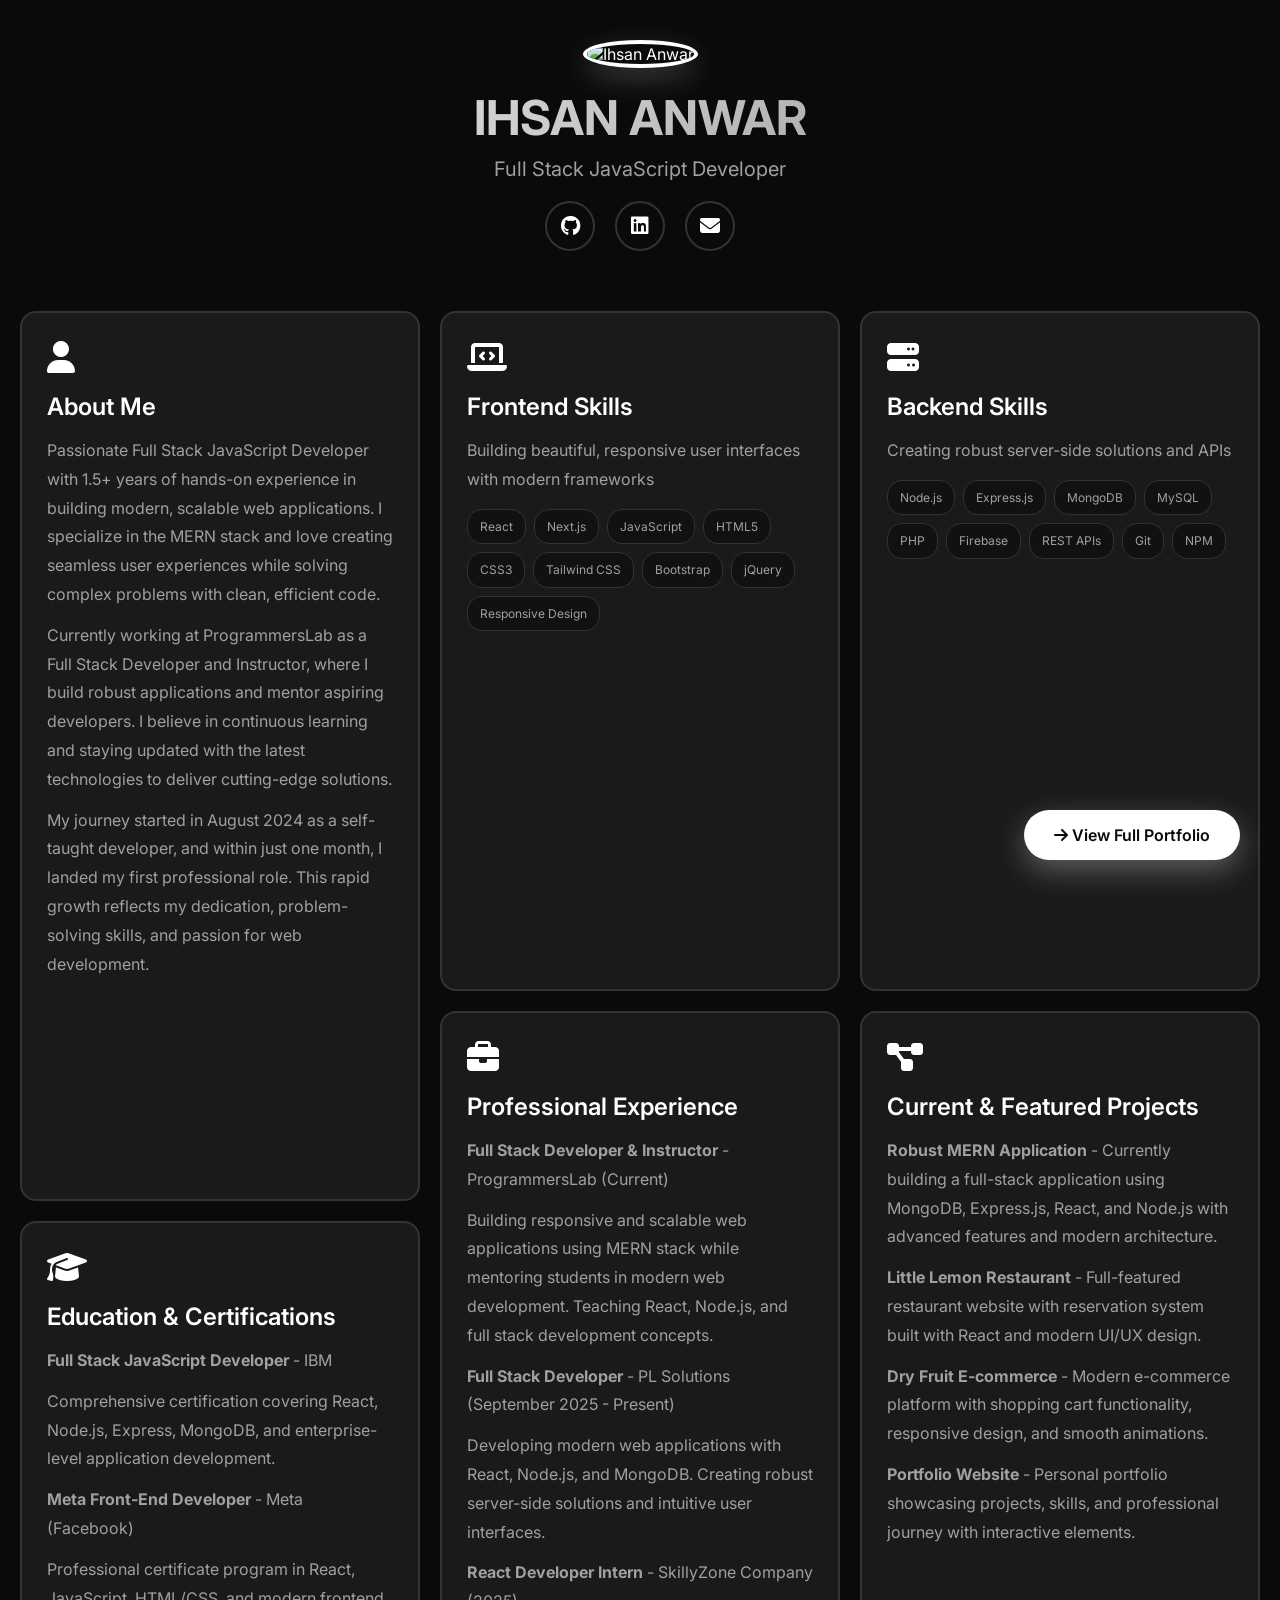
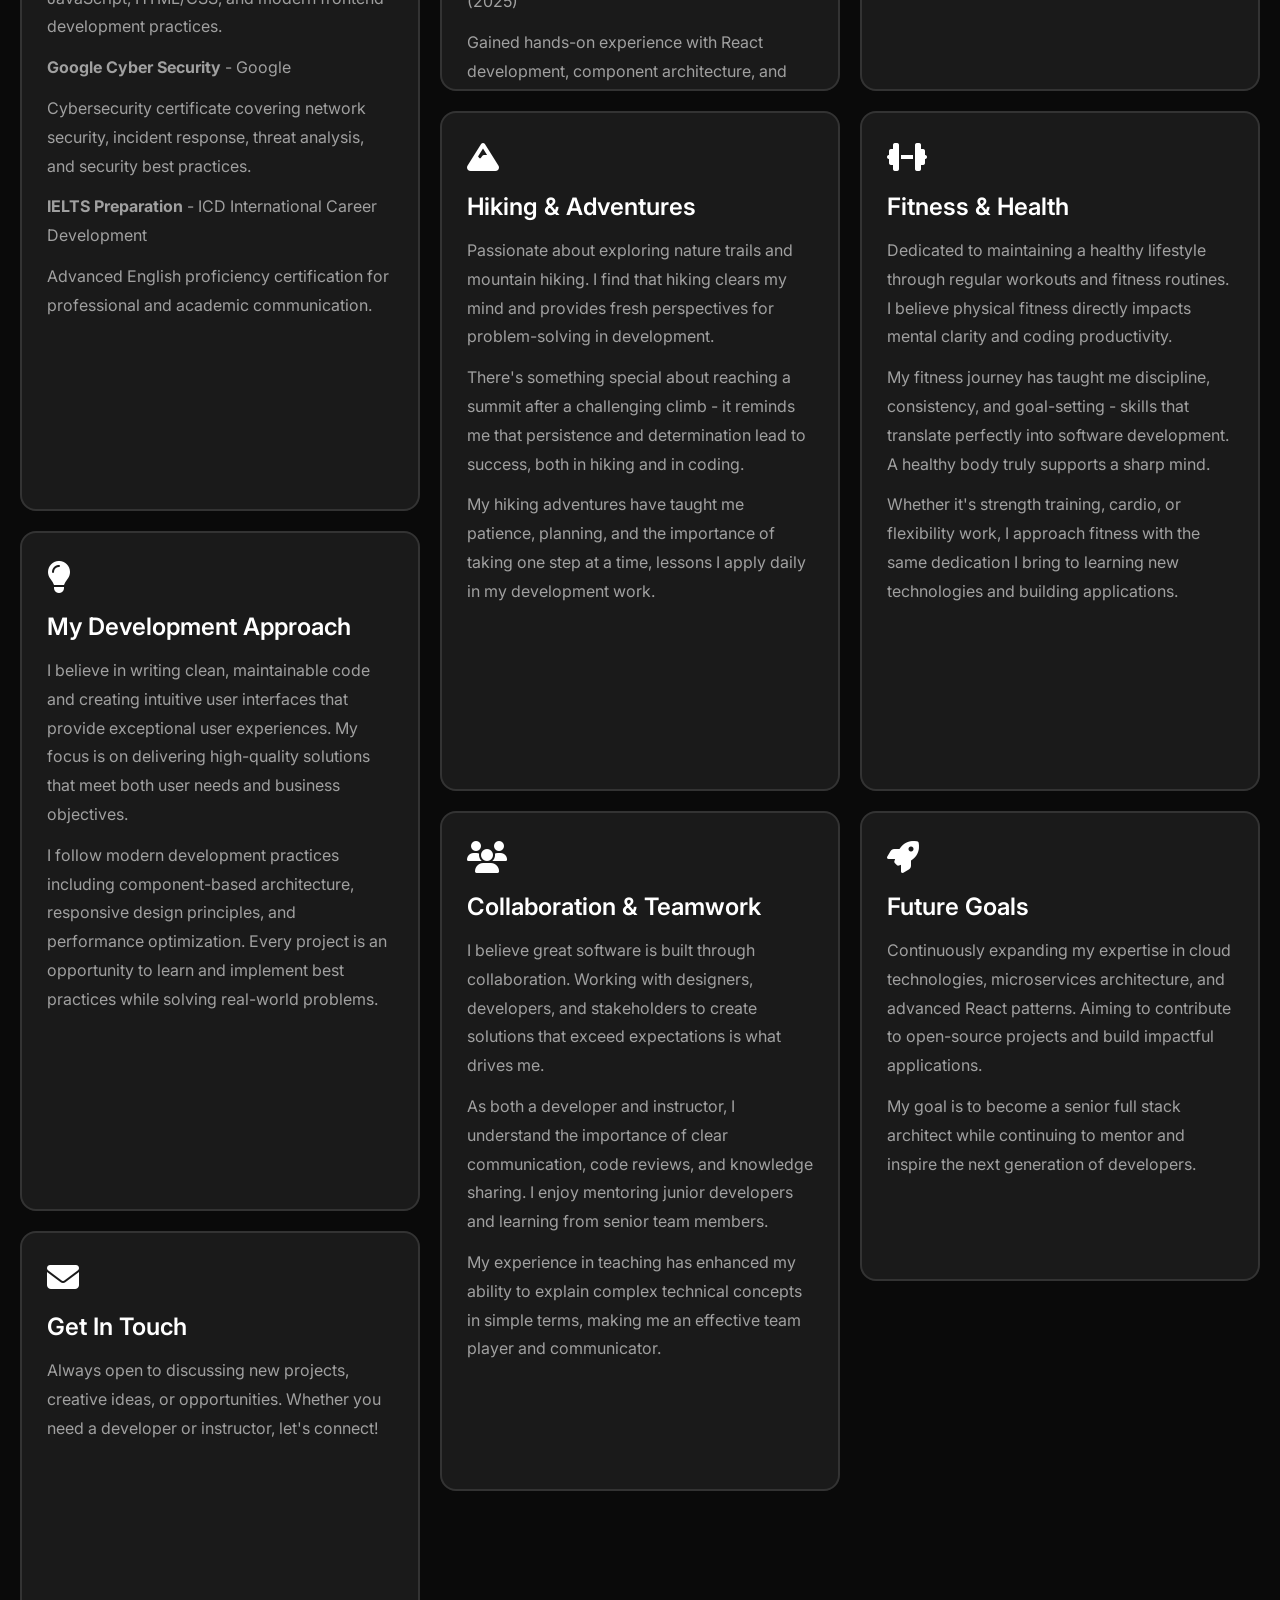
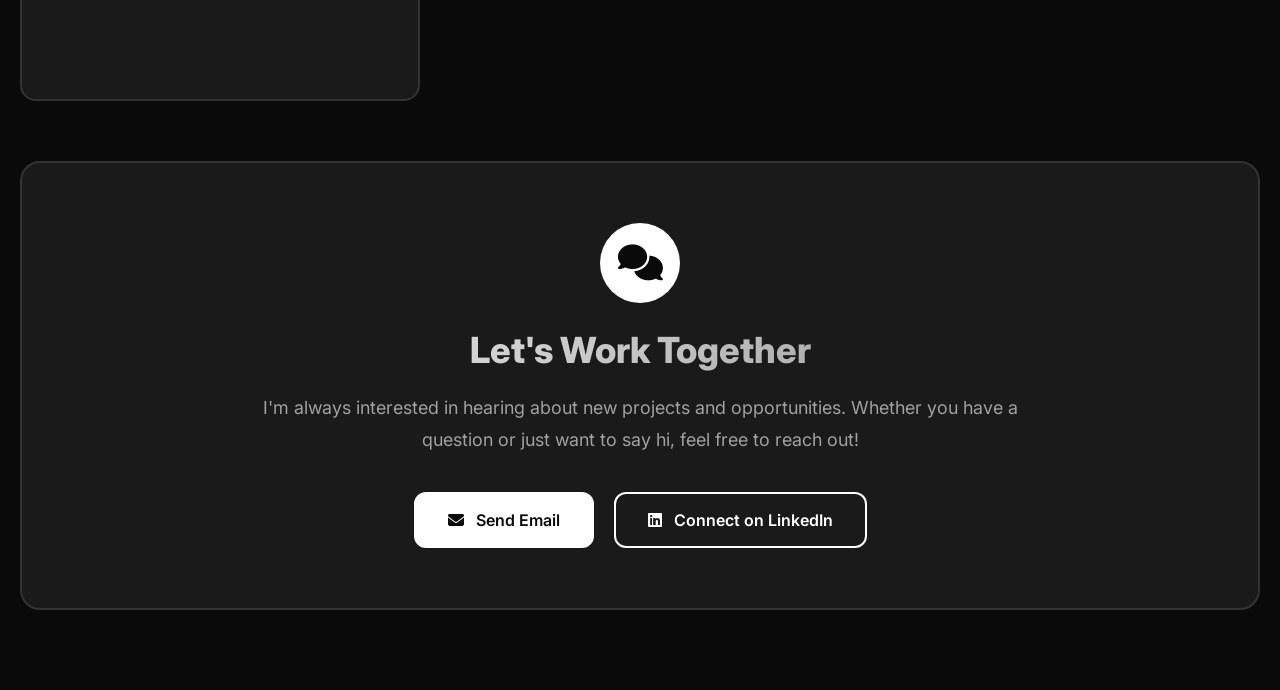
==== profile.html @ e97ccb3b "Add GetReach MERN project, fix navbar order, update about image, video hover play" ====
<!DOCTYPE html>
<html lang="en">
<head>
    <meta charset="UTF-8">
    <meta name="viewport" content="width=device-width, initial-scale=1.0">
    <title>Ihsan Anwar - Portfolio Home</title>
    
    <!-- Fonts -->
    <link href="https://fonts.googleapis.com/css2?family=Inter:wght@300;400;500;600;700;800&display=swap" rel="stylesheet">
    <link rel="stylesheet" href="https://cdnjs.cloudflare.com/ajax/libs/font-awesome/6.4.0/css/all.min.css">
    
   <!-- Css Link With Name index2 css -->
    <link rel="stylesheet" href="css/profile.css">
</head>
<body>
    <div class="container">
        <!-- Profile Section -->
        <div class="profile-section">
            <img src="img/about.jpg" alt="Ihsan Anwar" class="profile-img">
            <h1 class="profile-name">IHSAN ANWAR</h1>
            <p class="profile-title">Full Stack JavaScript Developer</p>
            <div class="social-links">
                <a href="https://github.com/IHSAN-ANWAR" target="_blank"><i class="fab fa-github"></i></a>
                <a href="https://www.linkedin.com/in/ihsan-anwar-243964353/" target="_blank"><i class="fab fa-linkedin"></i></a>
                <a href="mailto:ihsan.anwar4321@gmail.com"><i class="fas fa-envelope"></i></a>
            </div>
        </div>

        <!-- Masonry Grid -->
        <div class="masonry-grid">
            <!-- About Card - Extended -->
            <div class="comment-card extra-large">
                <div class="card-icon"><i class="fas fa-user"></i></div>
                <h3 class="card-title">About Me</h3>
                <div class="card-content">
                    <p>Passionate Full Stack JavaScript Developer with 1.5+ years of hands-on experience in building modern, scalable web applications. I specialize in the MERN stack and love creating seamless user experiences while solving complex problems with clean, efficient code.</p>
                    <p>Currently working at ProgrammersLab as a Full Stack Developer and Instructor, where I build robust applications and mentor aspiring developers. I believe in continuous learning and staying updated with the latest technologies to deliver cutting-edge solutions.</p>
                    <p>My journey started in August 2024 as a self-taught developer, and within just one month, I landed my first professional role. This rapid growth reflects my dedication, problem-solving skills, and passion for web development.</p>
                </div>
            </div>

            <!-- Frontend Skills Card -->
            <div class="comment-card large">
                <div class="card-icon"><i class="fas fa-laptop-code"></i></div>
                <h3 class="card-title">Frontend Skills</h3>
                <div class="card-content">
                    <p>Building beautiful, responsive user interfaces with modern frameworks</p>
                    <div class="skill-tags">
                        <span class="skill-tag">React</span>
                        <span class="skill-tag">Next.js</span>
                        <span class="skill-tag">JavaScript</span>
                        <span class="skill-tag">HTML5</span>
                        <span class="skill-tag">CSS3</span>
                        <span class="skill-tag">Tailwind CSS</span>
                        <span class="skill-tag">Bootstrap</span>
                        <span class="skill-tag">jQuery</span>
                        <span class="skill-tag">Responsive Design</span>
                    </div>
                </div>
            </div>

            <!-- Backend Skills Card -->
            <div class="comment-card large">
                <div class="card-icon"><i class="fas fa-server"></i></div>
                <h3 class="card-title">Backend Skills</h3>
                <div class="card-content">
                    <p>Creating robust server-side solutions and APIs</p>
                    <div class="skill-tags">
                        <span class="skill-tag">Node.js</span>
                        <span class="skill-tag">Express.js</span>
                        <span class="skill-tag">MongoDB</span>
                        <span class="skill-tag">MySQL</span>
                        <span class="skill-tag">PHP</span>
                        <span class="skill-tag">Firebase</span>
                        <span class="skill-tag">REST APIs</span>
                        <span class="skill-tag">Git</span>
                        <span class="skill-tag">NPM</span>
                    </div>
                </div>
            </div>

            <!-- Experience Card - Extended -->
            <div class="comment-card large">
                <div class="card-icon"><i class="fas fa-briefcase"></i></div>
                <h3 class="card-title">Professional Experience</h3>
                <div class="card-content">
                    <p><strong>Full Stack Developer & Instructor</strong> - ProgrammersLab (Current)</p>
                    <p>Building responsive and scalable web applications using MERN stack while mentoring students in modern web development. Teaching React, Node.js, and full stack development concepts.</p>
                    <p><strong>Full Stack Developer</strong> - PL Solutions (September 2025 - Present)</p>
                    <p>Developing modern web applications with React, Node.js, and MongoDB. Creating robust server-side solutions and intuitive user interfaces.</p>
                    <p><strong>React Developer Intern</strong> - SkillyZone Company (2025)</p>
                    <p>Gained hands-on experience with React development, component architecture, and modern JavaScript practices.</p>
                </div>
            </div>

            <!-- Current Projects Card -->
            <div class="comment-card large">
                <div class="card-icon"><i class="fas fa-project-diagram"></i></div>
                <h3 class="card-title">Current & Featured Projects</h3>
                <div class="card-content">
                    <p><strong>Robust MERN Application</strong> - Currently building a full-stack application using MongoDB, Express.js, React, and Node.js with advanced features and modern architecture.</p>
                    <p><strong>Little Lemon Restaurant</strong> - Full-featured restaurant website with reservation system built with React and modern UI/UX design.</p>
                    <p><strong>Dry Fruit E-commerce</strong> - Modern e-commerce platform with shopping cart functionality, responsive design, and smooth animations.</p>
                    <p><strong>Portfolio Website</strong> - Personal portfolio showcasing projects, skills, and professional journey with interactive elements.</p>
                </div>
            </div>

            <!-- Education & Certifications Card - Extended -->
            <div class="comment-card extra-large">
                <div class="card-icon"><i class="fas fa-graduation-cap"></i></div>
                <h3 class="card-title">Education & Certifications</h3>
                <div class="card-content">
                    <p><strong>Full Stack JavaScript Developer</strong> - IBM</p>
                    <p>Comprehensive certification covering React, Node.js, Express, MongoDB, and enterprise-level application development.</p>
                    <p><strong>Meta Front-End Developer</strong> - Meta (Facebook)</p>
                    <p>Professional certificate program in React, JavaScript, HTML/CSS, and modern frontend development practices.</p>
                    <p><strong>Google Cyber Security</strong> - Google</p>
                    <p>Cybersecurity certificate covering network security, incident response, threat analysis, and security best practices.</p>
                    <p><strong>IELTS Preparation</strong> - ICD International Career Development</p>
                    <p>Advanced English proficiency certification for professional and academic communication.</p>
                </div>
            </div>

            <!-- Hiking & Adventures Card -->
            <div class="comment-card large">
                <div class="card-icon"><i class="fas fa-mountain"></i></div>
                <h3 class="card-title">Hiking & Adventures</h3>
                <div class="card-content">
                    <p>Passionate about exploring nature trails and mountain hiking. I find that hiking clears my mind and provides fresh perspectives for problem-solving in development.</p>
                    <p>There's something special about reaching a summit after a challenging climb - it reminds me that persistence and determination lead to success, both in hiking and in coding.</p>
                    <p>My hiking adventures have taught me patience, planning, and the importance of taking one step at a time, lessons I apply daily in my development work.</p>
                </div>
            </div>

            <!-- Fitness & Health Card -->
            <div class="comment-card large">
                <div class="card-icon"><i class="fas fa-dumbbell"></i></div>
                <h3 class="card-title">Fitness & Health</h3>
                <div class="card-content">
                    <p>Dedicated to maintaining a healthy lifestyle through regular workouts and fitness routines. I believe physical fitness directly impacts mental clarity and coding productivity.</p>
                    <p>My fitness journey has taught me discipline, consistency, and goal-setting - skills that translate perfectly into software development. A healthy body truly supports a sharp mind.</p>
                    <p>Whether it's strength training, cardio, or flexibility work, I approach fitness with the same dedication I bring to learning new technologies and building applications.</p>
                </div>
            </div>

            <!-- My Approach Card -->
            <div class="comment-card large">
                <div class="card-icon"><i class="fas fa-lightbulb"></i></div>
                <h3 class="card-title">My Development Approach</h3>
                <div class="card-content">
                    <p>I believe in writing clean, maintainable code and creating intuitive user interfaces that provide exceptional user experiences. My focus is on delivering high-quality solutions that meet both user needs and business objectives.</p>
                    <p>I follow modern development practices including component-based architecture, responsive design principles, and performance optimization. Every project is an opportunity to learn and implement best practices while solving real-world problems.</p>
                </div>
            </div>

            <!-- Collaboration & Teamwork Card -->
            <div class="comment-card large">
                <div class="card-icon"><i class="fas fa-users"></i></div>
                <h3 class="card-title">Collaboration & Teamwork</h3>
                <div class="card-content">
                    <p>I believe great software is built through collaboration. Working with designers, developers, and stakeholders to create solutions that exceed expectations is what drives me.</p>
                    <p>As both a developer and instructor, I understand the importance of clear communication, code reviews, and knowledge sharing. I enjoy mentoring junior developers and learning from senior team members.</p>
                    <p>My experience in teaching has enhanced my ability to explain complex technical concepts in simple terms, making me an effective team player and communicator.</p>
                </div>
            </div>

            <!-- Future Goals Card -->
            <div class="comment-card medium">
                <div class="card-icon"><i class="fas fa-rocket"></i></div>
                <h3 class="card-title">Future Goals</h3>
                <div class="card-content">
                    <p>Continuously expanding my expertise in cloud technologies, microservices architecture, and advanced React patterns. Aiming to contribute to open-source projects and build impactful applications.</p>
                    <p>My goal is to become a senior full stack architect while continuing to mentor and inspire the next generation of developers.</p>
                </div>
            </div>

            <!-- Contact Card -->
            <div class="comment-card medium">
                <div class="card-icon"><i class="fas fa-envelope"></i></div>
                <h3 class="card-title">Get In Touch</h3>
                <div class="card-content">
                    <p>Always open to discussing new projects, creative ideas, or opportunities. Whether you need a developer or instructor, let's connect!</p>
                </div>
            </div>
        </div>

        <!-- Feedback Section -->
        <div class="feedback-section">
            <div class="feedback-container">
                <div class="feedback-icon">
                    <i class="fas fa-comments"></i>
                </div>
                <h2 class="feedback-title">Let's Work Together</h2>
                <p class="feedback-text">
                    I'm always interested in hearing about new projects and opportunities. 
                    Whether you have a question or just want to say hi, feel free to reach out!
                </p>
                <div class="feedback-actions">
                    <a href="mailto:ihsan.anwar4321@gmail.com" class="feedback-btn primary">
                        <i class="fas fa-envelope"></i>
                        Send Email
                    </a>
                    <a href="https://www.linkedin.com/in/ihsan-anwar-243964353/" target="_blank" class="feedback-btn secondary">
                        <i class="fab fa-linkedin"></i>
                        Connect on LinkedIn
                    </a>
                </div>
            </div>
        </div>
    </div>

    <!-- View Full Portfolio Button -->
    <a href="index.html" class="view-portfolio-btn">
        <i class="fas fa-arrow-right"></i> View Full Portfolio
    </a>
</body>
</html>
---- css/profile.css ----
* {
    margin: 0;
    padding: 0;
    box-sizing: border-box;
}

:root {
    --bg-primary: #0a0a0a;
    --bg-secondary: #111111;
    --bg-tertiary: #1a1a1a;
    --text-primary: #ffffff;
    --text-secondary: #a0a0a0;
    --border: #333333;
    --accent: #ffffff;
}

body {
    font-family: 'Inter', sans-serif;
    background: var(--bg-primary);
    color: var(--text-primary);
    min-height: 100vh;
    padding: 40px 20px;
    position: relative;
}

body::before {
    content: '';
    position: fixed;
    top: 0;
    left: 0;
    width: 100%;
    height: 100%;
    background-image: url('img/about.jpg');
    background-size: cover;
    background-position: center;
    background-repeat: no-repeat;
    background-attachment: fixed;
    opacity: 0.05;
    z-index: -1;
}

.container {
    max-width: 1400px;
    margin: 0 auto;
}

/* Profile Section */
.profile-section {
    text-align: center;
    margin-bottom: 60px;
}

.profile-img {
    width: 150px;
    height: 150px;
    border-radius: 50%;
    border: 4px solid var(--text-primary);
    margin: 0 auto 20px;
    object-fit: cover;
    box-shadow: 0 10px 30px rgba(255, 255, 255, 0.2);
}

.profile-name {
    font-size: 48px;
    font-weight: 700;
    margin-bottom: 10px;
    background: linear-gradient(135deg, #ffffff, #888888);
    -webkit-background-clip: text;
    -webkit-text-fill-color: transparent;
}

.profile-title {
    font-size: 20px;
    color: var(--text-secondary);
    margin-bottom: 20px;
}

.social-links {
    display: flex;
    gap: 20px;
    justify-content: center;
}

.social-links a {
    width: 50px;
    height: 50px;
    border: 2px solid var(--border);
    border-radius: 50%;
    display: flex;
    align-items: center;
    justify-content: center;
    color: var(--text-primary);
    font-size: 20px;
    transition: all 0.3s;
    text-decoration: none;
}

.social-links a:hover {
    border-color: var(--text-primary);
    transform: translateY(-5px);
}

/* Masonry Grid */
.masonry-grid {
    display: grid;
    grid-template-columns: repeat(auto-fill, minmax(300px, 1fr));
    grid-auto-rows: 50px;
    gap: 20px;
}

.comment-card {
    background: var(--bg-tertiary);
    border: 2px solid var(--border);
    border-radius: 16px;
    padding: 25px;
    transition: all 0.4s;
    cursor: pointer;
    position: relative;
    overflow: hidden;
}

.comment-card:hover {
    border-color: var(--text-primary);
    transform: translateY(-5px);
    box-shadow: 0 15px 40px rgba(0, 0, 0, 0.5);
}

.comment-card.small {
    grid-row: span 5;
}

.comment-card.medium {
    grid-row: span 7;
}

.comment-card.large {
    grid-row: span 10;
}

.comment-card.extra-large {
    grid-row: span 13;
}

.card-icon {
    font-size: 32px;
    margin-bottom: 15px;
    color: var(--text-primary);
}

.card-title {
    font-size: 24px;
    font-weight: 600;
    margin-bottom: 15px;
}

.card-content {
    color: var(--text-secondary);
    line-height: 1.8;
    font-size: 16px;
}

.card-content p {
    margin-bottom: 12px;
}

.card-content.hidden {
    display: none;
}

.expand-btn {
    margin-top: 15px;
    padding: 8px 16px;
    background: transparent;
    border: 1px solid var(--border);
    color: var(--text-primary);
    border-radius: 20px;
    cursor: pointer;
    font-size: 12px;
    transition: all 0.3s;
}

.expand-btn:hover {
    border-color: var(--text-primary);
    background: var(--text-primary);
    color: var(--bg-primary);
}

.skill-tags {
    display: flex;
    flex-wrap: wrap;
    gap: 8px;
    margin-top: 15px;
}

.skill-tag {
    padding: 6px 12px;
    background: var(--bg-secondary);
    border: 1px solid var(--border);
    border-radius: 15px;
    font-size: 12px;
    color: var(--text-secondary);
}

/* Feedback Section */
.feedback-section {
    width: 100%;
    margin: 60px 0 40px;
    padding: 0;
}

.feedback-container {
    background: var(--bg-tertiary);
    border: 2px solid var(--border);
    border-radius: 20px;
    padding: 60px 40px;
    text-align: center;
    position: relative;
    overflow: hidden;
    transition: all 0.4s;
}

.feedback-container:hover {
    border-color: var(--text-primary);
    box-shadow: 0 20px 60px rgba(0, 0, 0, 0.5);
    transform: translateY(-5px);
}

.feedback-icon {
    width: 80px;
    height: 80px;
    background: var(--text-primary);
    color: var(--bg-primary);
    border-radius: 50%;
    display: flex;
    align-items: center;
    justify-content: center;
    font-size: 36px;
    margin: 0 auto 25px;
}

.feedback-title {
    font-size: 36px;
    font-weight: 800;
    margin-bottom: 20px;
    background: linear-gradient(135deg, #ffffff 0%, #888888 100%);
    -webkit-background-clip: text;
    -webkit-text-fill-color: transparent;
    background-clip: text;
}

.feedback-text {
    font-size: 18px;
    color: var(--text-secondary);
    line-height: 1.8;
    max-width: 800px;
    margin: 0 auto 35px;
}

.feedback-actions {
    display: flex;
    gap: 20px;
    justify-content: center;
    flex-wrap: wrap;
}

.feedback-btn {
    padding: 16px 32px;
    border-radius: 12px;
    font-size: 16px;
    font-weight: 600;
    text-decoration: none;
    display: inline-flex;
    align-items: center;
    gap: 12px;
    transition: all 0.3s;
    border: 2px solid transparent;
}

.feedback-btn.primary {
    background: var(--text-primary);
    color: var(--bg-primary);
    border-color: var(--text-primary);
}

.feedback-btn.primary:hover {
    background: transparent;
    color: var(--text-primary);
    transform: translateY(-3px);
    box-shadow: 0 10px 30px rgba(255, 255, 255, 0.3);
}

.feedback-btn.secondary {
    background: transparent;
    color: var(--text-primary);
    border-color: var(--text-primary);
}

.feedback-btn.secondary:hover {
    background: var(--text-primary);
    color: var(--bg-primary);
    transform: translateY(-3px);
    box-shadow: 0 10px 30px rgba(255, 255, 255, 0.3);
}

.view-portfolio-btn {
    position: fixed;
    bottom: 40px;
    right: 40px;
    padding: 15px 30px;
    background: var(--text-primary);
    color: var(--bg-primary);
    border: none;
    border-radius: 30px;
    font-size: 16px;
    font-weight: 600;
    cursor: pointer;
    box-shadow: 0 10px 30px rgba(255, 255, 255, 0.3);
    transition: all 0.3s;
    text-decoration: none;
    display: inline-block;
}

.view-portfolio-btn:hover {
    transform: translateY(-3px);
    box-shadow: 0 15px 40px rgba(255, 255, 255, 0.4);
}

/* Responsive */
@media (max-width: 768px) {
    .profile-name {
        font-size: 36px;
    }
    
    .masonry-grid {
        grid-template-columns: 1fr;
        grid-auto-rows: auto;
    }
    
    .comment-card.small,
    .comment-card.medium,
    .comment-card.large,
    .comment-card.extra-large {
        grid-row: span 1;
    }
    
    .feedback-container {
        padding: 40px 25px;
    }
    
    .feedback-icon {
        width: 60px;
        height: 60px;
        font-size: 28px;
    }
    
    .feedback-title {
        font-size: 26px;
    }
    
    .feedback-text {
        font-size: 16px;
    }
    
    .feedback-actions {
        flex-direction: column;
        align-items: stretch;
    }
    
    .feedback-btn {
        justify-content: center;
    }
    
    .view-portfolio-btn {
        bottom: 20px;
        right: 20px;
    }
}
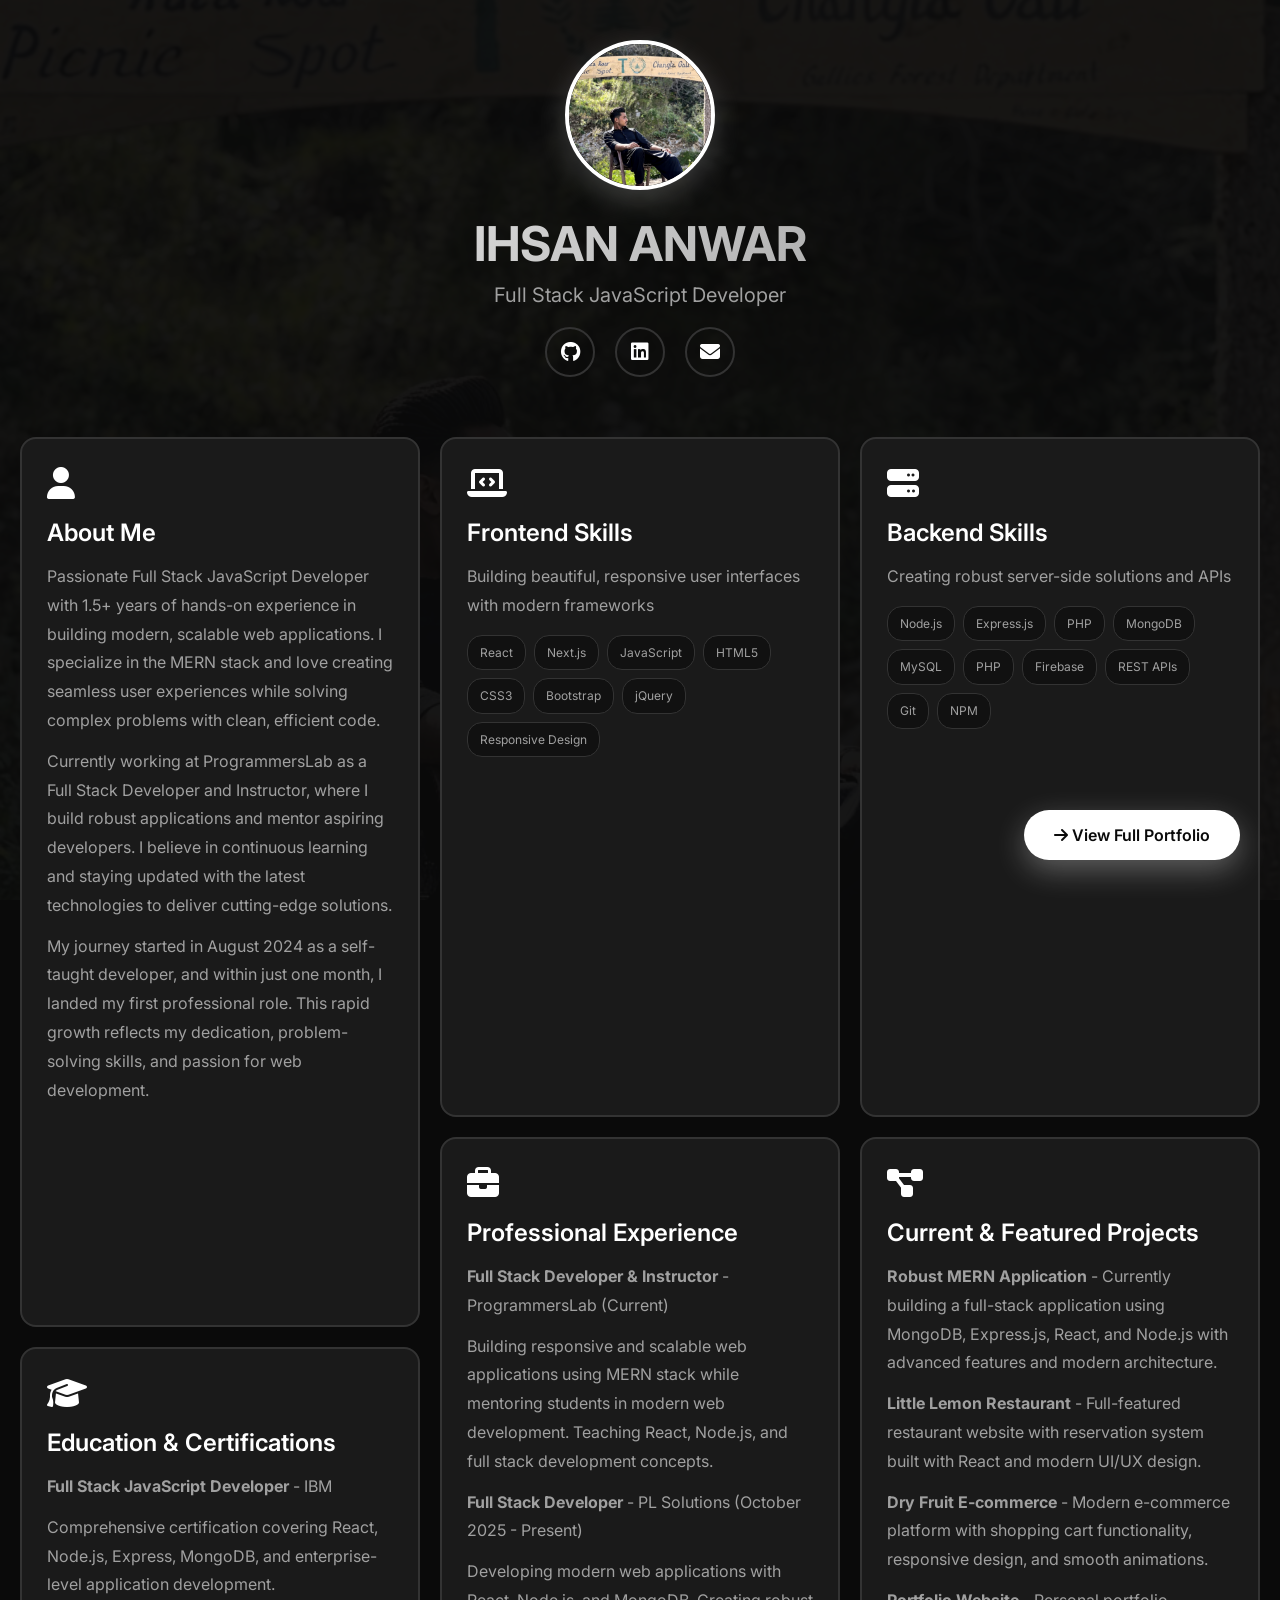
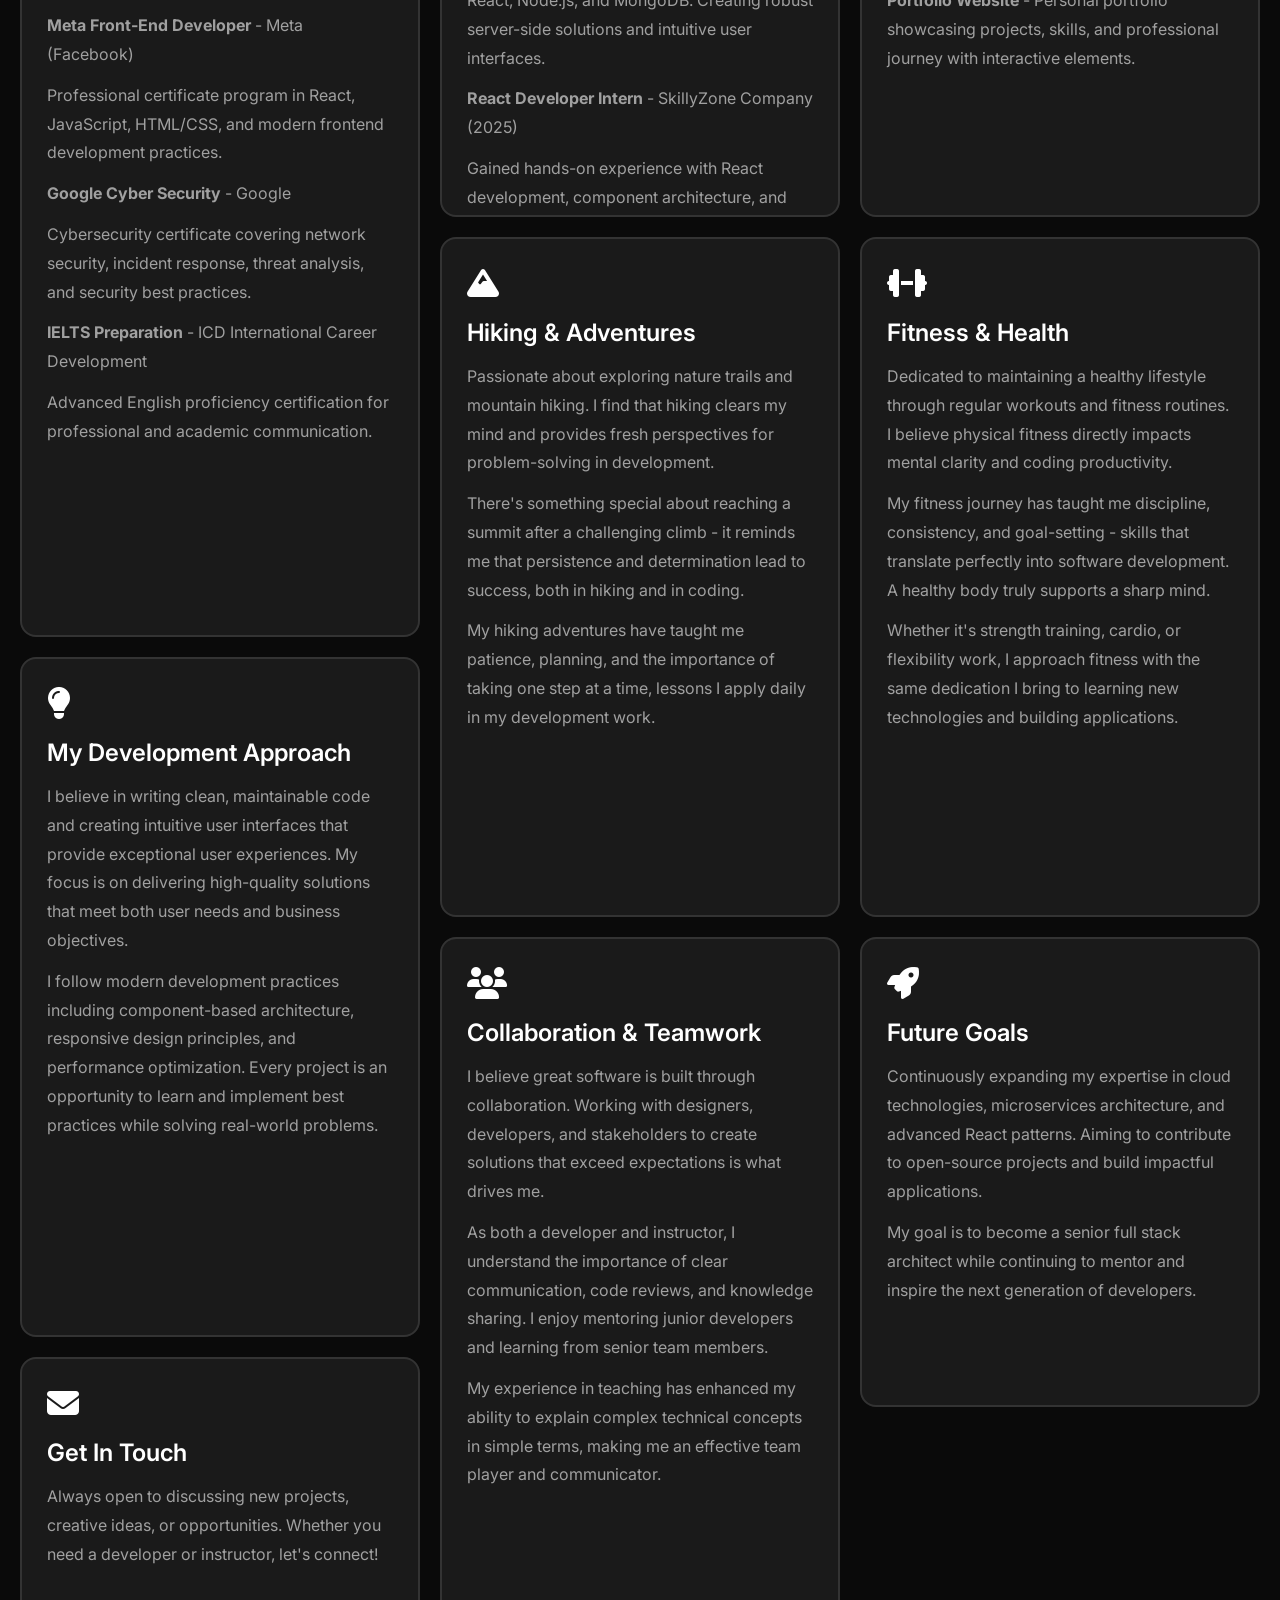
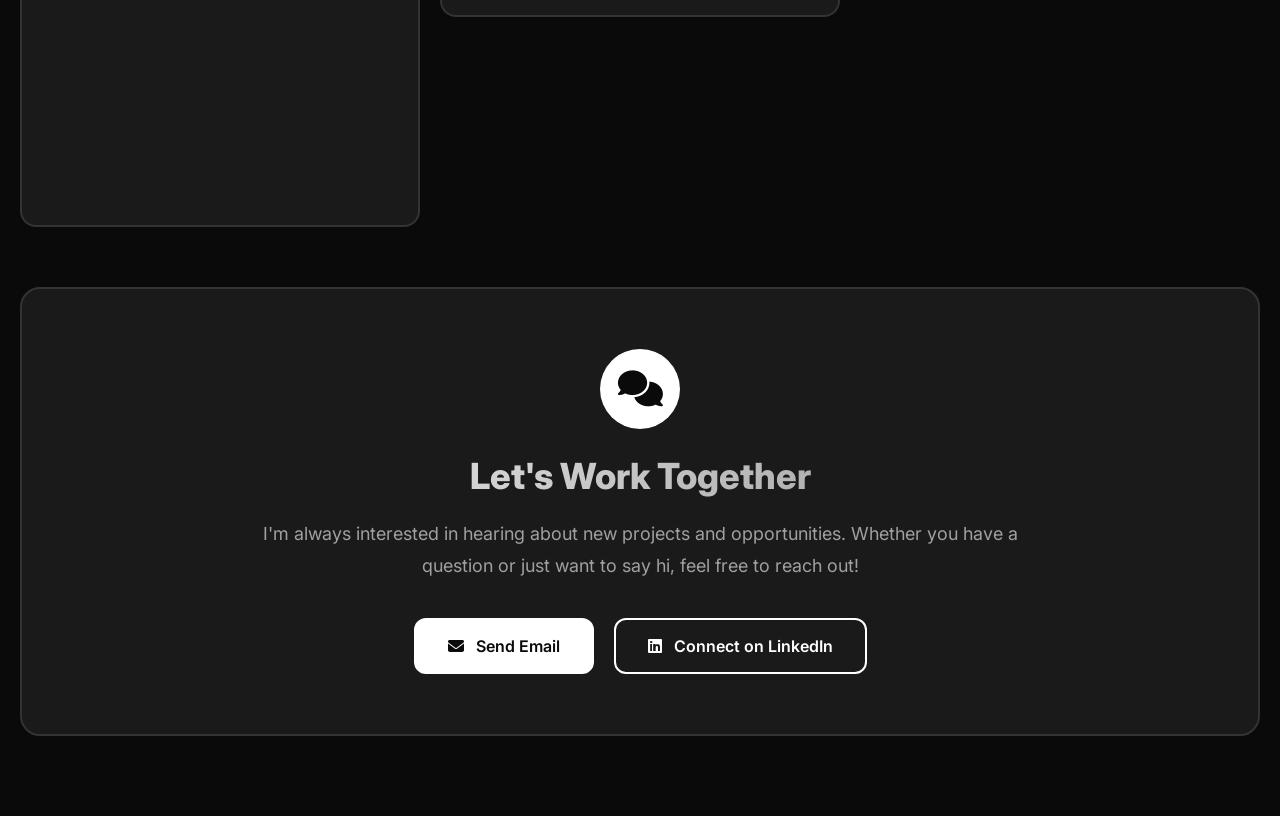
==== commit a95ca606: "Add PHP to skills, Cesstor/GoldenSkills media, GetReach live link, fix comments and typos" ====
--- a/profile.html
+++ b/profile.html
@@ -16,7 +16,7 @@
     <div class="container">
         <!-- Profile Section -->
         <div class="profile-section">
-            <img src="img/about.jpg" alt="Ihsan Anwar" class="profile-img">
+            <img src="img/about.png" alt="Ihsan Anwar" class="profile-img">
             <h1 class="profile-name">IHSAN ANWAR</h1>
             <p class="profile-title">Full Stack JavaScript Developer</p>
             <div class="social-links">
@@ -51,7 +51,6 @@
                         <span class="skill-tag">JavaScript</span>
                         <span class="skill-tag">HTML5</span>
                         <span class="skill-tag">CSS3</span>
-                        <span class="skill-tag">Tailwind CSS</span>
                         <span class="skill-tag">Bootstrap</span>
                         <span class="skill-tag">jQuery</span>
                         <span class="skill-tag">Responsive Design</span>
@@ -68,6 +67,7 @@
                     <div class="skill-tags">
                         <span class="skill-tag">Node.js</span>
                         <span class="skill-tag">Express.js</span>
+                        <span class="skill-tag">PHP</span>
                         <span class="skill-tag">MongoDB</span>
                         <span class="skill-tag">MySQL</span>
                         <span class="skill-tag">PHP</span>
@@ -86,7 +86,7 @@
                 <div class="card-content">
                     <p><strong>Full Stack Developer & Instructor</strong> - ProgrammersLab (Current)</p>
                     <p>Building responsive and scalable web applications using MERN stack while mentoring students in modern web development. Teaching React, Node.js, and full stack development concepts.</p>
-                    <p><strong>Full Stack Developer</strong> - PL Solutions (September 2025 - Present)</p>
+                    <p><strong>Full Stack Developer</strong> - PL Solutions (October 2025 - Present)</p>
                     <p>Developing modern web applications with React, Node.js, and MongoDB. Creating robust server-side solutions and intuitive user interfaces.</p>
                     <p><strong>React Developer Intern</strong> - SkillyZone Company (2025)</p>
                     <p>Gained hands-on experience with React development, component architecture, and modern JavaScript practices.</p>
--- a/css/profile.css
+++ b/css/profile.css
@@ -30,7 +30,7 @@
     left: 0;
     width: 100%;
     height: 100%;
-    background-image: url('img/about.jpg');
+    background-image: url('../img/about.png');
     background-size: cover;
     background-position: center;
     background-repeat: no-repeat;
